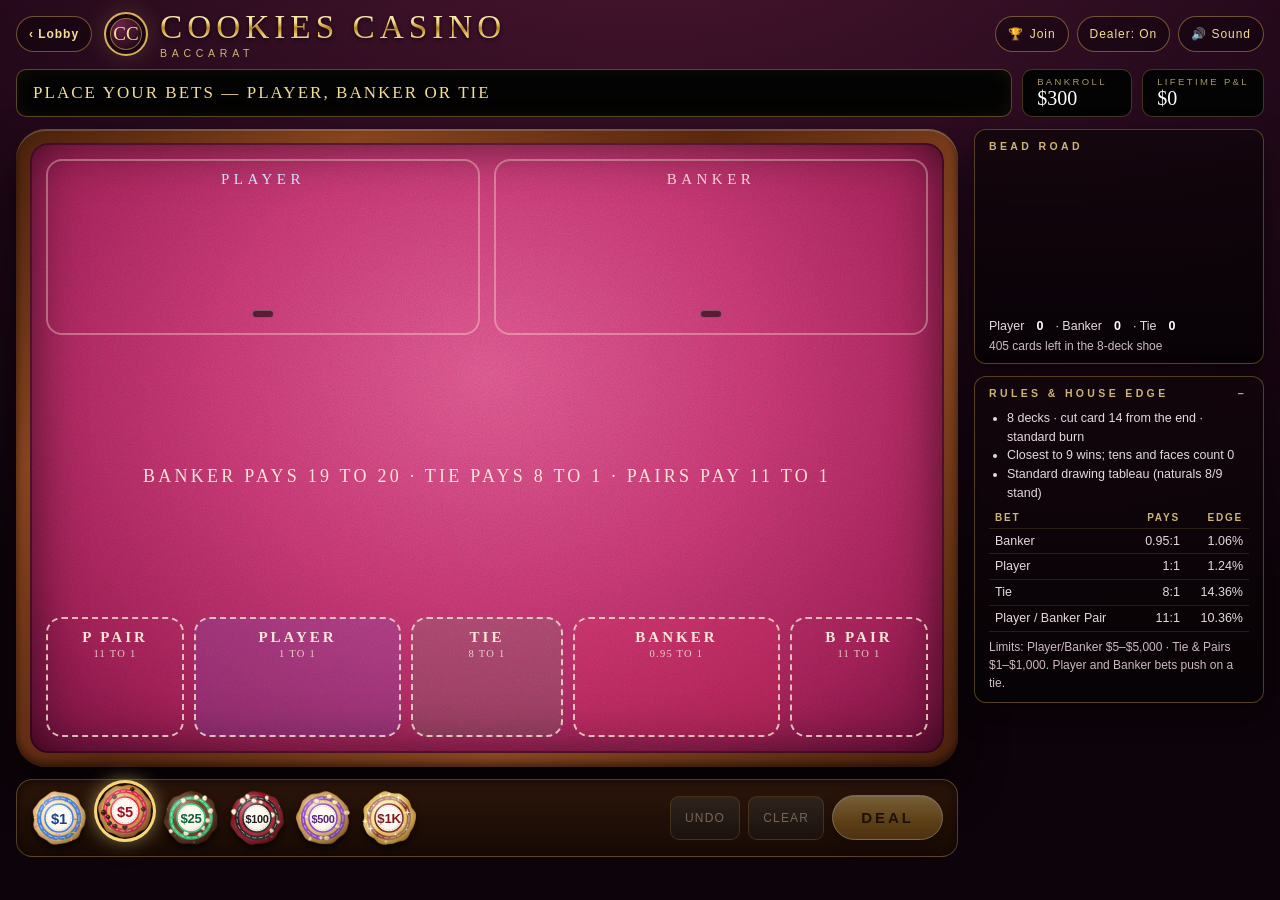
==== baccarat.html @ a3354d1d "Baccarat (8-deck punto banco, pairs, bead road); core: cents-accurate stats, Bets helper" ====
<!DOCTYPE html>
<html lang="en">
<head>
<meta charset="utf-8">
<meta name="viewport" content="width=device-width, initial-scale=1">
<title>Baccarat · Cookies Casino</title>
<link rel="icon" href="data:image/svg+xml,%3Csvg xmlns='http://www.w3.org/2000/svg' viewBox='0 0 100 100'%3E%3Ctext y='.9em' font-size='90'%3E%F0%9F%8D%AA%3C/text%3E%3C/svg%3E">
<link rel="stylesheet" href="cc-core.css?v=2">
<style>
.g-grid{display:grid;grid-template-columns:minmax(0,1fr) 290px;gap:16px;align-items:start}
@media (max-width:1050px){.g-grid{grid-template-columns:1fr}.side{display:grid;grid-template-columns:repeat(auto-fit,minmax(240px,1fr));gap:12px}.side .panel{margin:0}
  #felt{min-height:clamp(420px,calc(100vh - 470px),620px)!important;min-height:clamp(420px,calc(100dvh - 470px),620px)!important}}
.side .panel{margin-bottom:12px}
#felt{--cw:clamp(52px,6vw,76px);min-height:clamp(420px,calc(100vh - 290px),620px);min-height:clamp(420px,calc(100dvh - 290px),620px);display:flex;flex-direction:column;justify-content:space-between;gap:10px}
.hands2{display:grid;grid-template-columns:1fr 1fr;gap:14px}
.hbox{display:flex;flex-direction:column;align-items:center;gap:8px;padding:10px;border-radius:16px;border:2px solid rgba(255,240,220,.35);min-height:calc(var(--cw)*1.4 + 70px)}
.hbox h4{margin:0;font-family:Georgia,serif;font-weight:400;letter-spacing:.3em;text-transform:uppercase;font-size:15px}
.hbox.p h4{color:#cfe3ff}.hbox.b h4{color:#ffd0d6}
.hbox.won{box-shadow:0 0 0 3px #fff6c0,0 0 26px rgba(255,246,192,.7);background:rgba(255,246,192,.1)}
.hbox .cards{gap:6px}.hbox .card{margin-left:0}
.hbox .card.side3{transform:rotate(90deg);margin:0 calc(var(--cw)*.2)}
.betrow{display:grid;grid-template-columns:1fr 1.5fr 1.1fr 1.5fr 1fr;gap:10px;align-items:stretch}
.bspot{border-radius:16px;min-height:120px;display:flex;flex-direction:column;justify-content:flex-start;padding-top:10px;gap:2px}
.bspot b{font-size:15px;letter-spacing:.2em}.bspot small{font-size:10.5px;letter-spacing:.12em;opacity:.85}
.bspot.player{background:rgba(70,120,255,.14)}.bspot.banker{background:rgba(255,60,90,.14)}.bspot.tie{background:rgba(60,200,120,.14)}
.bspot .stk{top:auto;bottom:6px;height:66px}
.road{display:grid;grid-template-rows:repeat(6,22px);grid-auto-flow:column;grid-auto-columns:22px;gap:3px;overflow-x:auto;padding-bottom:4px}
.road i{width:22px;height:22px;border-radius:50%;display:grid;place-items:center;font-style:normal;font-size:11px;font-weight:700;color:#fff;position:relative}
.road i.P{background:#2f6fe0}.road i.B{background:#d8263f}.road i.T{background:#1f9d55}
.road i.pp:before,.road i.bp:after{content:"";position:absolute;width:6px;height:6px;border-radius:50%;border:1px solid #fff}
.road i.pp:before{left:-1px;bottom:-1px;background:#2f6fe0}.road i.bp:after{right:-1px;top:-1px;background:#d8263f}
.tally{display:flex;gap:12px;font-size:12.5px;margin-top:8px;color:#e6d9de}.tally b{color:#fff}
.small{font-size:12px;color:#cdb9c2;margin-top:6px}
</style>
</head>
<body>
<main class="cc-main">
  <div class="g-grid">
    <div class="left"><section class="rail"><div class="felt" id="felt">
      <div class="hands2">
        <div class="hbox p" id="pBox"><h4>Player</h4><div class="cards" id="pCards"></div><span class="tag" id="pTot" hidden></span></div>
        <div class="hbox b" id="bBox"><h4>Banker</h4><div class="cards" id="bCards"></div><span class="tag" id="bTot" hidden></span></div>
      </div>
      <div class="felt-print big">Banker pays 19 to 20 · Tie pays 8 to 1 · Pairs pay 11 to 1</div>
      <div class="betrow">
        <div class="spot bspot" data-bet="ppair"><b>P Pair</b><small>11 to 1</small><div class="stk"></div></div>
        <div class="spot bspot player" data-bet="player"><b>Player</b><small>1 to 1</small><div class="stk"></div></div>
        <div class="spot bspot tie" data-bet="tie"><b>Tie</b><small>8 to 1</small><div class="stk"></div></div>
        <div class="spot bspot banker" data-bet="banker"><b>Banker</b><small>0.95 to 1</small><div class="stk"></div></div>
        <div class="spot bspot" data-bet="bpair"><b>B Pair</b><small>11 to 1</small><div class="stk"></div></div>
      </div>
    </div></section>
    <div class="rack" id="rack"><div class="actions">
      <button class="btn" id="undoBtn">Undo</button><button class="btn" id="clearBtn">Clear</button><button class="btn gold" id="dealBtn">Deal</button>
    </div></div></div>
    <aside class="side">
      <div class="panel"><h3>Bead road</h3><div class="road" id="road"></div><div class="tally" id="tally"></div><div class="small" id="shoeTxt"></div></div>
      <details class="panel" open><summary><h3>Rules &amp; house edge</h3></summary><div class="rules"><ul>
        <li>8 decks · cut card 14 from the end · standard burn</li><li>Closest to 9 wins; tens and faces count 0</li>
        <li>Standard drawing tableau (naturals 8/9 stand)</li></ul>
        <table class="paytable"><tr><th>Bet</th><th class="r">Pays</th><th class="r">Edge</th></tr>
        <tr><td>Banker</td><td class="r">0.95:1</td><td class="r">1.06%</td></tr><tr><td>Player</td><td class="r">1:1</td><td class="r">1.24%</td></tr>
        <tr><td>Tie</td><td class="r">8:1</td><td class="r">14.36%</td></tr><tr><td>Player / Banker Pair</td><td class="r">11:1</td><td class="r">10.36%</td></tr></table>
        <div class="small">Limits: Player/Banker $5–$5,000 · Tie & Pairs $1–$1,000. Player and Banker bets push on a tie.</div></div></details>
    </aside>
  </div>
</main>
<script src="cc-core.js?v=2"></script>
<script src="bac-rules.js?v=1"></script>
<script>
(function(){
'use strict';
const {$, $$, fmt, fmtC, Bank, LB, LBUI, UI, Snd, Voice, RNG, LS, cardHTML, stackSVG, wait, Bets} = CC;
CC.boot({game:'Baccarat'});
Object.assign(Voice.lines, { P:[['Player wins.']], B:[['Banker wins.']], T:[['Tie!']], natural:[['A natural!']], pair:[['Pair!']] });
const NAMES = {player:'Player', banker:'Banker', tie:'Tie', ppair:'Player Pair', bpair:'Banker Pair'};
const shoe = new BAC.Shoe(n => RNG.int(n));
let busy = false, shown = {}, road = LS.get('bac.road', []); if (!Array.isArray(road)) road = [];
const bets = new Bets({limits: BAC.LIMITS, key:'bac.last', names: NAMES, onChange: paint});
const rack = UI.chipRack($('#rack'));
function paint(){
  $$('[data-bet]').forEach(s => { s.querySelector('.stk').innerHTML = stackSVG(bets.get(s.dataset.bet) || shown[s.dataset.bet] || 0); s.classList.toggle('locked', busy); });
  const d = $('#dealBtn'); d.disabled = busy || (!bets.total && !bets.canRebet()); d.textContent = !bets.total && bets.canRebet() ? `Rebet & Deal` : 'Deal';
  $('#undoBtn').disabled = busy || !bets.log.length; $('#clearBtn').disabled = busy || !bets.total;
}
function roadUI(){
  $('#road').innerHTML = road.slice(-72).map(r => `<i class="${r[0]}${r.includes('p') ? ' pp' : ''}${r.includes('b') ? ' bp' : ''}">${r[0]}</i>`).join('');
  const n = k => road.filter(r => r[0] === k).length;
  $('#tally').innerHTML = `Player <b>${n('P')}</b> · Banker <b>${n('B')}</b> · Tie <b>${n('T')}</b>`;
  $('#shoeTxt').textContent = `${shoe.remaining} cards left in the 8-deck shoe` + (shoe.needsShuffle() ? ' · new shoe next hand' : '');
  const r = $('#road'); r.scrollLeft = r.scrollWidth;
}
function clearCards(){ $('#pCards').innerHTML = ''; $('#bCards').innerHTML = ''; $('#pTot').hidden = $('#bTot').hidden = true; $('#pBox').classList.remove('won'); $('#bBox').classList.remove('won'); $$('[data-bet]').forEach(s => s.classList.remove('win')); if (Object.keys(shown).length){ shown = {}; paint(); } }
async function show(box, c, i){ const el = document.createElement('div'); el.innerHTML = cardHTML(c, {cls: i === 2 ? 'side3' : ''}); $(box).appendChild(el.firstChild); Snd.card(); }
async function deal(){
  if (busy) return;
  if (!bets.total) bets.rebet();
  if (!bets.total){ UI.flash('Place a bet on Player, Banker or Tie', 'warn'); return; }
  const bad = bets.invalid(); if (bad){ UI.flash(bad, 'warn'); return; }
  busy = true; clearCards(); paint();
  if (shoe.needsShuffle()){ UI.flash('New shoe — shuffling 8 decks…'); Snd.shuffle(); shoe.shuffle(); await wait(1100); UI.flash(`Burn card ${CC.RANKS[BAC.rank(shoe.burnCard)]} — burning ${shoe.burned}`); await wait(900); }
  const stake = bets.commit(); paint();
  const r = BAC.play(() => shoe.draw());
  UI.flash('No more bets');
  const seq = [['#pCards', r.player[0], 0], ['#bCards', r.banker[0], 0], ['#pCards', r.player[1], 1], ['#bCards', r.banker[1], 1]];
  for (const [b, c, i] of seq){ await show(b, c, i); await wait(380); }
  const p2 = BAC.total(r.player.slice(0, 2)), b2 = BAC.total(r.banker.slice(0, 2));
  $('#pTot').hidden = $('#bTot').hidden = false; $('#pTot').textContent = p2; $('#bTot').textContent = b2;
  if (r.natural){ Voice.line('natural'); await wait(600); }
  if (r.player[2] !== undefined){ await wait(500); await show('#pCards', r.player[2], 2); $('#pTot').textContent = r.pTot; await wait(450); }
  if (r.banker[2] !== undefined){ await wait(500); await show('#bCards', r.banker[2], 2); $('#bTot').textContent = r.bTot; await wait(450); }
  const s = BAC.settle(stake, r);
  Bank.add(s.returned); LB.record(s.wagered, s.returned);
  if (r.winner !== 'T') $(r.winner === 'P' ? '#pBox' : '#bBox').classList.add('won');
  for (const k in s.per) if (s.per[k] > 0){ shown[k] = Math.floor(s.per[k]); if (s.per[k] > stake[k]) $(`[data-bet="${k}"]`).classList.add('win'); }
  road.push(r.winner + (r.pPair ? 'p' : '') + (r.bPair ? 'b' : '')); road = road.slice(-200); LS.set('bac.road', road); roadUI();
  const net = Math.round((s.returned - s.wagered) * 100) / 100, who = {P:'Player', B:'Banker', T:'Tie'}[r.winner];
  const head = r.winner === 'T' ? `Tie ${r.pTot}–${r.bTot}` : `${who} wins ${Math.max(r.pTot, r.bTot)} over ${Math.min(r.pTot, r.bTot)}`;
  Voice.line(r.winner);
  if (net > 0){ UI.flash(`${head} — you win ${fmtC(net)}`, 'win'); Snd.chips(4); Snd.win(net >= s.wagered * 5); }
  else if (net === 0){ UI.flash(`${head} — push`); }
  else { UI.flash(`${head} — ${s.returned > 0 ? 'you get back ' + fmtC(s.returned) : 'the house wins'}`); Snd.lose(); }
  busy = false; paint();
  if (Bank.value < 1){ await wait(1500); Bank.refill(); paint(); }
}
$$('[data-bet]').forEach(s => s.addEventListener('click', () => { if (busy) return; clearCards(); bets.add(s.dataset.bet, rack.value); }));
$('#undoBtn').onclick = () => bets.undo(); $('#clearBtn').onclick = () => bets.clear(); $('#dealBtn').onclick = deal;
document.addEventListener('keydown', e => { if (LBUI.isOpen || e.metaKey || e.ctrlKey || /input/i.test(e.target.tagName)) return;
  if (e.key === ' ' || e.key === 'Enter'){ e.preventDefault(); deal(); } else if (e.key === 'Backspace'){ e.preventDefault(); bets.undo(); } });
paint(); roadUI(); UI.flash('Place your bets — Player, Banker or Tie');
window.__bac = { bets, shoe, deal, get busy(){ return busy; } };
})();
</script>
</body>
</html>
---- cc-core.css ----
/* Cookies Casino — shared theme for the lobby and the card/dice/slot game pages */
:root{--gold:#d8b25a;--gold2:#f3dc95;--ink:#efe6cf;--pink:#ff86bb;--up:#5fe08f;--down:#ff7186}
*{box-sizing:border-box}
html,body{margin:0;min-height:100%}
body{color:var(--ink);font-family:"Segoe UI",Roboto,Helvetica,Arial,sans-serif;
  background:radial-gradient(1400px 800px at 50% -15%,#4f1833 0%,#24091b 50%,#0d030a 100%) fixed;
  -webkit-font-smoothing:antialiased;-webkit-tap-highlight-color:transparent;-webkit-text-size-adjust:100%}
button{font-family:inherit}
a{color:var(--gold2)}
.cc-hd{display:flex;align-items:center;gap:12px;padding:10px 16px 4px;flex-wrap:wrap;max-width:1400px;margin:0 auto}
.cc-brand{display:flex;align-items:center;gap:12px;text-decoration:none;min-width:0}
.cc-logo{width:44px;height:44px;border-radius:50%;display:grid;place-items:center;flex:none;font-family:Didot,"Bodoni 72","Bodoni MT","Playfair Display",Georgia,serif;font-size:19px;color:var(--gold2);
  border:2px solid var(--gold);background:radial-gradient(circle at 35% 30%,#6a2347,#1a0611 75%);box-shadow:inset 0 0 0 4px #1a0611,inset 0 0 0 5px rgba(216,178,90,.55),0 0 24px rgba(216,178,90,.2)}
.cc-title{display:flex;flex-direction:column;min-width:0}
.cc-title h1{margin:0;font-family:Didot,"Bodoni 72","Bodoni MT","Playfair Display",Georgia,serif;font-weight:400;font-size:clamp(20px,2.6vw,34px);letter-spacing:.15em;line-height:1.05;text-transform:uppercase;white-space:nowrap;
  background:linear-gradient(180deg,#fff7da 0%,#f2d684 36%,#b5832c 52%,#e8c46c 70%,#fff1c2 100%);-webkit-background-clip:text;background-clip:text;color:transparent;filter:drop-shadow(0 2px 2px rgba(0,0,0,.7))}
.cc-title .sub{font-size:10.5px;letter-spacing:.45em;color:#cdb47a;text-transform:uppercase;margin-top:2px}
.cc-tools{margin-left:auto;display:flex;gap:8px;flex-wrap:wrap;align-items:center;justify-content:flex-end}
.icon-btn{background:rgba(0,0,0,.35);color:var(--gold2);border:1px solid rgba(216,178,90,.45);border-radius:20px;padding:8px 12px;font-size:12px;letter-spacing:.08em;cursor:pointer;display:inline-flex;align-items:center;gap:6px;text-decoration:none;min-height:36px}
.icon-btn:hover{background:rgba(216,178,90,.12)}
.icon-btn.off{opacity:.6}
.cc-lobby{font-weight:600}
.cc-bar{display:flex;gap:10px;flex-wrap:wrap;align-items:stretch;max-width:1400px;margin:6px auto 0;padding:0 16px}
.status{flex:1 1 320px;background:#030303;border:1px solid rgba(216,178,90,.4);border-radius:10px;padding:10px 16px;display:flex;align-items:center;
  font-family:Georgia,"Times New Roman",serif;letter-spacing:.12em;text-transform:uppercase;font-size:clamp(13px,1.35vw,17px);color:var(--gold2);box-shadow:inset 0 0 18px rgba(216,178,90,.08);min-height:48px}
.status.warn{color:#ffb4a0}.status.win{color:#ffc4df;text-shadow:0 0 12px rgba(255,110,175,.55)}
.meter{background:#030303;border:1px solid rgba(216,178,90,.3);border-radius:10px;padding:6px 14px;min-width:110px}
.meter .l{font-size:9.5px;letter-spacing:.25em;color:#a99766;text-transform:uppercase}
.meter .v{font-family:Georgia,serif;font-size:20px;color:#fff;font-variant-numeric:tabular-nums;white-space:nowrap}
.up{color:var(--up)!important}.down{color:var(--down)!important}
.cc-main{max-width:1400px;margin:0 auto;padding:12px 16px 20px}
.rail{padding:14px;border-radius:30px;background:linear-gradient(135deg,#4a210c 0%,#86441f 22%,#5a2810 45%,#8a4822 70%,#4a210c 100%);
  box-shadow:0 22px 44px rgba(0,0,0,.65),inset 0 2px 0 rgba(255,255,255,.18),inset 0 -4px 8px rgba(0,0,0,.55)}
.felt{position:relative;border-radius:18px;padding:16px;overflow:hidden;
  background:url("data:image/svg+xml;utf8,<svg xmlns='http://www.w3.org/2000/svg' width='180' height='180'><filter id='n'><feTurbulence type='fractalNoise' baseFrequency='.9' numOctaves='3' stitchTiles='stitch'/><feColorMatrix values='0 0 0 0 0  0 0 0 0 0  0 0 0 0 0  0 0 0 .5 0'/></filter><rect width='100%' height='100%' filter='url(%23n)' opacity='.35'/></svg>"),
   radial-gradient(ellipse at 50% 38%,#f0649f 0%,#d83f80 42%,#b0245f 78%,#7f1244 100%);
  box-shadow:inset 0 0 50px rgba(0,0,0,.6),inset 0 0 0 2px rgba(0,0,0,.35);user-select:none;-webkit-user-select:none;-webkit-touch-callout:none;touch-action:manipulation}
.felt-print{font-family:Georgia,serif;letter-spacing:.18em;text-transform:uppercase;color:rgba(255,240,220,.78);text-align:center;font-size:12px}
.felt-print.big{font-size:clamp(13px,1.6vw,18px);color:rgba(255,246,225,.9)}
.panel{background:linear-gradient(180deg,rgba(18,6,12,.88),rgba(6,2,5,.92));border:1px solid rgba(216,178,90,.35);border-radius:12px;padding:10px 14px;box-shadow:0 10px 26px rgba(0,0,0,.5)}
.panel h3{margin:0 0 8px;font-size:10.5px;letter-spacing:.32em;color:#cdb47a;font-weight:600;text-transform:uppercase}
details.panel>summary{list-style:none;cursor:pointer}details.panel>summary::-webkit-details-marker{display:none}
details.panel>summary h3{display:flex;justify-content:space-between;margin:0}details.panel>summary h3:after{content:'＋'}details.panel[open]>summary h3:after{content:'－'}details.panel[open]>summary h3{margin-bottom:8px}
.paytable{width:100%;border-collapse:collapse;font-size:12.5px}
.paytable td,.paytable th{padding:3px 6px;border-bottom:1px solid rgba(216,178,90,.15);text-align:left}
.paytable th{color:#cdb47a;font-size:10px;letter-spacing:.18em;text-transform:uppercase;font-weight:600}
.paytable td.r,.paytable th.r{text-align:right;font-variant-numeric:tabular-nums}
.paytable tr.hit td{background:rgba(255,134,187,.28);color:#fff}
.rules{font-size:12.5px;line-height:1.5;color:#e6d9de}.rules ul{margin:4px 0;padding-left:18px}
.rack{display:flex;flex-wrap:wrap;align-items:center;gap:10px 14px;margin-top:12px;padding:10px 14px;border-radius:16px;user-select:none;-webkit-user-select:none;-webkit-touch-callout:none;
  background:linear-gradient(180deg,#2b150a,#170a04);border:1px solid rgba(216,178,90,.3);box-shadow:inset 0 2px 10px rgba(0,0,0,.6)}
.chips{display:flex;gap:10px;flex-wrap:wrap}
.chipbtn{width:56px;height:56px;padding:0;border:0;background:none;cursor:pointer;border-radius:50%;transition:transform .15s,box-shadow .15s;filter:drop-shadow(0 4px 3px rgba(0,0,0,.6))}
.chipbtn svg{width:100%;height:100%;display:block}
.chipbtn:hover{transform:translateY(-3px)}
.chipbtn.sel{transform:translateY(-7px);box-shadow:0 0 0 3px #f5d77a,0 0 20px rgba(245,215,122,.75)}
.actions{display:flex;gap:8px;flex-wrap:wrap;margin-left:auto;align-items:center}
.btn{background:linear-gradient(#3b3b3b,#1b1b1b);color:var(--ink);border:1px solid rgba(216,178,90,.45);border-radius:9px;padding:11px 14px;font-size:12px;min-height:44px;letter-spacing:.1em;text-transform:uppercase;cursor:pointer;touch-action:manipulation}
.btn:hover:not(:disabled){border-color:var(--gold2);color:#fff}
.btn:disabled{opacity:.4;cursor:not-allowed}
.btn.on{background:linear-gradient(#ff86bb,#c2185b);color:#fff;border-color:#ffd1e6;box-shadow:0 0 14px rgba(255,105,170,.6)}
.btn.pink{background:linear-gradient(#ff86bb,#c2185b);color:#fff;border-color:#ffd1e6}
.btn.gold,.btn.spin{background:linear-gradient(#f3d27a,#b8862f 60%,#9a6a20);color:#1b1206;font-weight:800;font-size:15px;letter-spacing:.2em;padding:13px 28px;border-radius:30px;border-color:#fff1c2;
  box-shadow:0 6px 16px rgba(0,0,0,.5),inset 0 1px 0 rgba(255,255,255,.6)}
.btn.gold:hover:not(:disabled){filter:brightness(1.08)}
.hint{margin-top:8px;font-size:11.5px;color:#9f9578;letter-spacing:.04em;text-align:center}
/* bet circles */
.spot{position:relative;display:grid;place-items:center;border-radius:50%;border:2px dashed rgba(255,240,220,.75);color:rgba(255,246,225,.92);cursor:pointer;
  font-family:Georgia,serif;letter-spacing:.12em;text-transform:uppercase;font-size:11px;text-align:center;transition:box-shadow .15s,background .15s;touch-action:manipulation}
.spot:hover{background:rgba(255,255,255,.08)}
.spot.win{box-shadow:0 0 0 3px #fff6c0,0 0 26px rgba(255,246,192,.85);animation:spotpulse .7s ease-in-out infinite alternate}
@keyframes spotpulse{from{background:rgba(255,246,192,.06)}to{background:rgba(255,246,192,.3)}}
.spot.locked{cursor:default}
.spot .stk{position:absolute;inset:0;display:grid;place-items:center;pointer-events:none}
.stk svg{width:58px;height:70px;overflow:visible;filter:drop-shadow(0 3px 2px rgba(0,0,0,.5))}
/* cards */
.cards{display:flex;justify-content:center;min-height:calc(var(--cw,74px)*1.4);gap:0}
.card{width:var(--cw,74px);height:calc(var(--cw,74px)*1.4);border-radius:calc(var(--cw,74px)*.09);position:relative;flex:none;margin-left:calc(var(--cw,74px)*-.42);
  background:linear-gradient(160deg,#fffdf8,#f3ece0);box-shadow:0 4px 10px rgba(0,0,0,.45),inset 0 0 0 1px rgba(0,0,0,.18);color:#1d1d1d;font-family:Georgia,"Times New Roman",serif;
  animation:deal .32s cubic-bezier(.2,.8,.3,1) both}
.card:first-child{margin-left:0}
.cards.spread .card{margin-left:calc(var(--cw,74px)*.12)}.cards.spread .card:first-child{margin-left:0}
.card.red{color:#c8143c}
.card .ix{position:absolute;left:7%;top:5%;display:flex;flex-direction:column;align-items:center;line-height:.95;font-weight:700;font-size:calc(var(--cw,74px)*.26)}
.card .ix i{font-style:normal;font-size:.8em}
.card .ix.b{left:auto;top:auto;right:7%;bottom:5%;transform:rotate(180deg)}
.card .pip{position:absolute;inset:0;display:grid;place-items:center;font-size:calc(var(--cw,74px)*.62)}
.card .pip.face{font-size:calc(var(--cw,74px)*.46);font-weight:700}
.card.back{background:repeating-linear-gradient(45deg,#c2185b 0 6px,#d63b7d 6px 12px);box-shadow:0 4px 10px rgba(0,0,0,.45),inset 0 0 0 3px #fff3f8,inset 0 0 0 5px var(--gold)}
.card.back:after{content:"🍪";position:absolute;inset:0;display:grid;place-items:center;font-size:calc(var(--cw,74px)*.42);filter:drop-shadow(0 2px 2px rgba(0,0,0,.4))}
.card.held{transform:translateY(-10px);box-shadow:0 0 0 3px #f5d77a,0 10px 20px rgba(0,0,0,.5)}
.card.dim{filter:brightness(.6)}
.card.flip{animation:flip .35s ease both}
@keyframes deal{from{transform:translate(40px,-60px) rotate(-8deg);opacity:0}to{transform:none;opacity:1}}
@keyframes flip{0%{transform:rotateY(90deg)}100%{transform:none}}
.tag{display:inline-block;padding:3px 10px;border-radius:12px;background:rgba(0,0,0,.55);color:#fff;font-size:13px;font-weight:600;letter-spacing:.04em;border:1px solid rgba(255,255,255,.25);font-variant-numeric:tabular-nums}
.tag.win{background:linear-gradient(#ff86bb,#c2185b);border-color:#ffd1e6}.tag.lose{background:rgba(0,0,0,.7);color:#d9c3cc}.tag.push{background:#5b4a2a;color:#fff3cf}
/* modal + leaderboard (same look as roulette) */
.modal{position:fixed;inset:0;z-index:100;display:flex;align-items:center;justify-content:center;padding:16px;background:rgba(10,2,7,.66);-webkit-backdrop-filter:blur(3px);backdrop-filter:blur(3px);opacity:0;transition:opacity .2s}
.modal.show{opacity:1}.modal[hidden]{display:none}
.sheet{position:relative;width:min(640px,95vw);max-height:min(88vh,860px);max-height:min(88dvh,860px);display:flex;flex-direction:column;border-radius:20px;overflow:hidden;
  background:linear-gradient(180deg,#2a0b1c,#12040c);border:1.5px solid var(--gold);box-shadow:0 24px 60px rgba(0,0,0,.7),0 0 0 6px rgba(216,178,90,.12);transform:translateY(10px);transition:transform .2s}
.modal.show .sheet{transform:none}
.sheet-hd{padding:16px 20px 12px;background:radial-gradient(ellipse at 50% 0%,#e0508f,#a8245e 60%,#6e1240);border-bottom:1px solid rgba(243,220,149,.5);text-align:center}
.sheet-hd h2{margin:0;font-family:Didot,"Bodoni 72","Playfair Display",Georgia,serif;font-weight:400;letter-spacing:.16em;text-transform:uppercase;font-size:24px;color:#fff6dc;text-shadow:0 2px 4px rgba(0,0,0,.5)}
.sheet-hd p{margin:4px 0 0;font-size:11px;letter-spacing:.25em;text-transform:uppercase;color:#ffe3ef}
.sheet .x{position:absolute;right:10px;top:10px;width:36px;height:36px;border-radius:50%;border:1px solid rgba(255,240,220,.6);background:rgba(0,0,0,.25);color:#fff;font-size:20px;line-height:1;cursor:pointer}
.sheet-bd{padding:14px 18px 6px;overflow:auto;-webkit-overflow-scrolling:touch;flex:1;min-height:0}
.sheet-ft{padding:10px 18px 14px;font-size:11.5px;color:#b9a3ae;text-align:center;border-top:1px solid rgba(216,178,90,.18)}
#lbForm{margin-bottom:14px;padding:12px 14px;border:1px solid rgba(216,178,90,.35);border-radius:12px;background:rgba(0,0,0,.25)}
#lbFormTitle{font-size:13px;color:var(--gold2);margin-bottom:8px;letter-spacing:.04em}
#lbNick{width:100%;font:inherit;font-size:17px;padding:11px 13px;border-radius:10px;border:1.5px solid rgba(216,178,90,.55);background:#fff8f0;color:#3a0c22;outline:none}
#lbNick:focus{border-color:#ff86bb;box-shadow:0 0 0 3px rgba(255,134,187,.35)}
#lbErr{min-height:18px;margin-top:6px;font-size:12.5px;color:#ffb4c8}
.lb-form-actions{display:flex;justify-content:flex-end;gap:8px;margin-top:4px}
#lbMe{display:flex;align-items:center;justify-content:space-between;gap:10px;margin-bottom:12px;padding:10px 14px;border-radius:12px;background:rgba(214,59,125,.18);border:1px solid rgba(255,134,187,.45);font-size:13.5px}
#lbMe[hidden],#lbForm[hidden]{display:none}
#lbMe b{color:#fff}
.lb-list{display:flex;flex-direction:column;gap:4px}
.lb-row{display:grid;grid-template-columns:42px minmax(0,1fr) 96px 92px 54px;align-items:center;gap:8px;padding:9px 12px;border-radius:10px;background:rgba(255,255,255,.04);font-size:15px}
.lb-row .rk{font-family:Georgia,serif;color:#cdb47a;font-size:14px}.lb-row.top1 .rk,.lb-row.top2 .rk,.lb-row.top3 .rk{font-size:20px}
.lb-row .nm{overflow:hidden;text-overflow:ellipsis;white-space:nowrap;color:#fff}
.lb-row .pl,.lb-row .pk,.lb-row .sp{text-align:right;font-variant-numeric:tabular-nums}
.lb-row .pl{font-family:Georgia,serif;font-size:16px;color:#e9dde2}.lb-row .pk{font-family:Georgia,serif;color:var(--gold2);font-size:15px}.lb-row .sp{font-size:12.5px;color:#cdb9c2}
.lb-row.me{background:linear-gradient(90deg,rgba(255,105,170,.42),rgba(214,59,125,.18));box-shadow:inset 0 0 0 1.5px #ff86bb}
.lb-row.me .nm:after{content:"  (you)";color:#ffd1e6;font-size:12px}
.lb-head{background:none;padding:0 12px 2px;font-size:10px;letter-spacing:.14em;text-transform:uppercase;color:#cdb47a}
.lb-head span{text-align:right}.lb-head span:nth-child(-n+2){text-align:left}.lb-head .on{color:#fff}
.lb-gap{text-align:center;color:#a98;letter-spacing:.3em}
.lb-empty{text-align:center;color:#d9c3cc;padding:22px 6px}
.lb-tabs{display:flex;gap:6px;margin:0 0 10px;padding:4px;border-radius:12px;background:rgba(0,0,0,.3);border:1px solid rgba(216,178,90,.3)}
.lb-tabs button{flex:1;min-height:38px;border:0;border-radius:9px;background:none;color:#e8cfd9;font:inherit;font-size:13px;letter-spacing:.06em;cursor:pointer}
.lb-tabs button.on{background:linear-gradient(180deg,#e0508f,#a8245e);color:#fff;box-shadow:inset 0 0 0 1px rgba(243,220,149,.6)}
@media (max-width:560px){.lb-row{grid-template-columns:34px minmax(0,1fr) 82px 74px;font-size:14px}.lb-row .sp{display:none}}
@media (max-width:700px){.cc-tools{margin-left:0;width:100%;justify-content:flex-start}.meter{min-width:96px;padding:5px 10px}.meter .v{font-size:17px}}
@media (prefers-reduced-motion:reduce){.card{animation:none}}
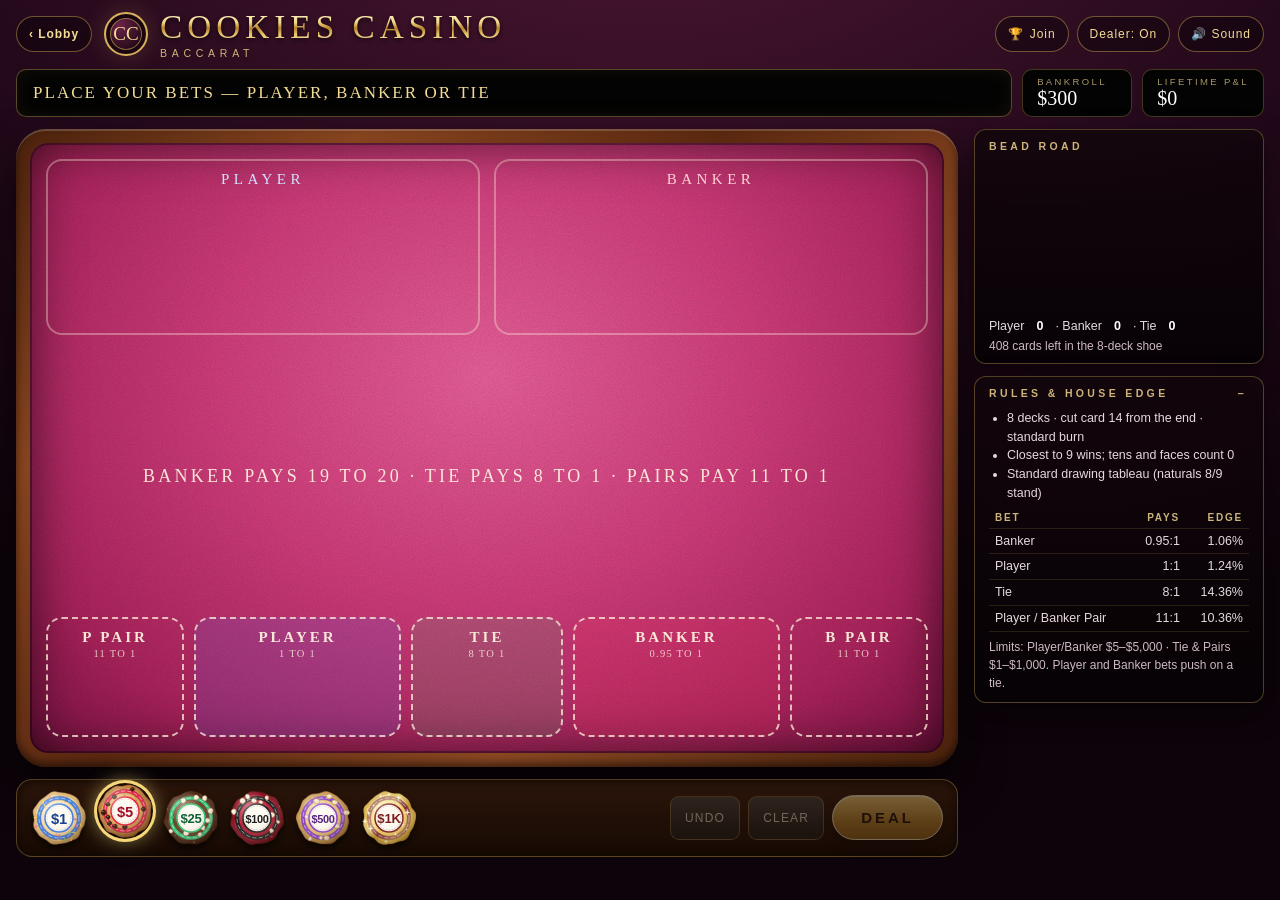
==== commit 991aa0b1: "Three Card Poker; fix hidden tags in core CSS" ====
--- a/baccarat.html
+++ b/baccarat.html
@@ -5,7 +5,7 @@
 <meta name="viewport" content="width=device-width, initial-scale=1">
 <title>Baccarat · Cookies Casino</title>
 <link rel="icon" href="data:image/svg+xml,%3Csvg xmlns='http://www.w3.org/2000/svg' viewBox='0 0 100 100'%3E%3Ctext y='.9em' font-size='90'%3E%F0%9F%8D%AA%3C/text%3E%3C/svg%3E">
-<link rel="stylesheet" href="cc-core.css?v=2">
+<link rel="stylesheet" href="cc-core.css?v=3">
 <style>
 .g-grid{display:grid;grid-template-columns:minmax(0,1fr) 290px;gap:16px;align-items:start}
 @media (max-width:1050px){.g-grid{grid-template-columns:1fr}.side{display:grid;grid-template-columns:repeat(auto-fit,minmax(240px,1fr));gap:12px}.side .panel{margin:0}
@@ -65,7 +65,7 @@
     </aside>
   </div>
 </main>
-<script src="cc-core.js?v=2"></script>
+<script src="cc-core.js?v=3"></script>
 <script src="bac-rules.js?v=1"></script>
 <script>
 (function(){
--- a/cc-core.css
+++ b/cc-core.css
@@ -1,6 +1,7 @@
 /* Cookies Casino — shared theme for the lobby and the card/dice/slot game pages */
 :root{--gold:#d8b25a;--gold2:#f3dc95;--ink:#efe6cf;--pink:#ff86bb;--up:#5fe08f;--down:#ff7186}
 *{box-sizing:border-box}
+[hidden]{display:none!important}
 html,body{margin:0;min-height:100%}
 body{color:var(--ink);font-family:"Segoe UI",Roboto,Helvetica,Arial,sans-serif;
   background:radial-gradient(1400px 800px at 50% -15%,#4f1833 0%,#24091b 50%,#0d030a 100%) fixed;
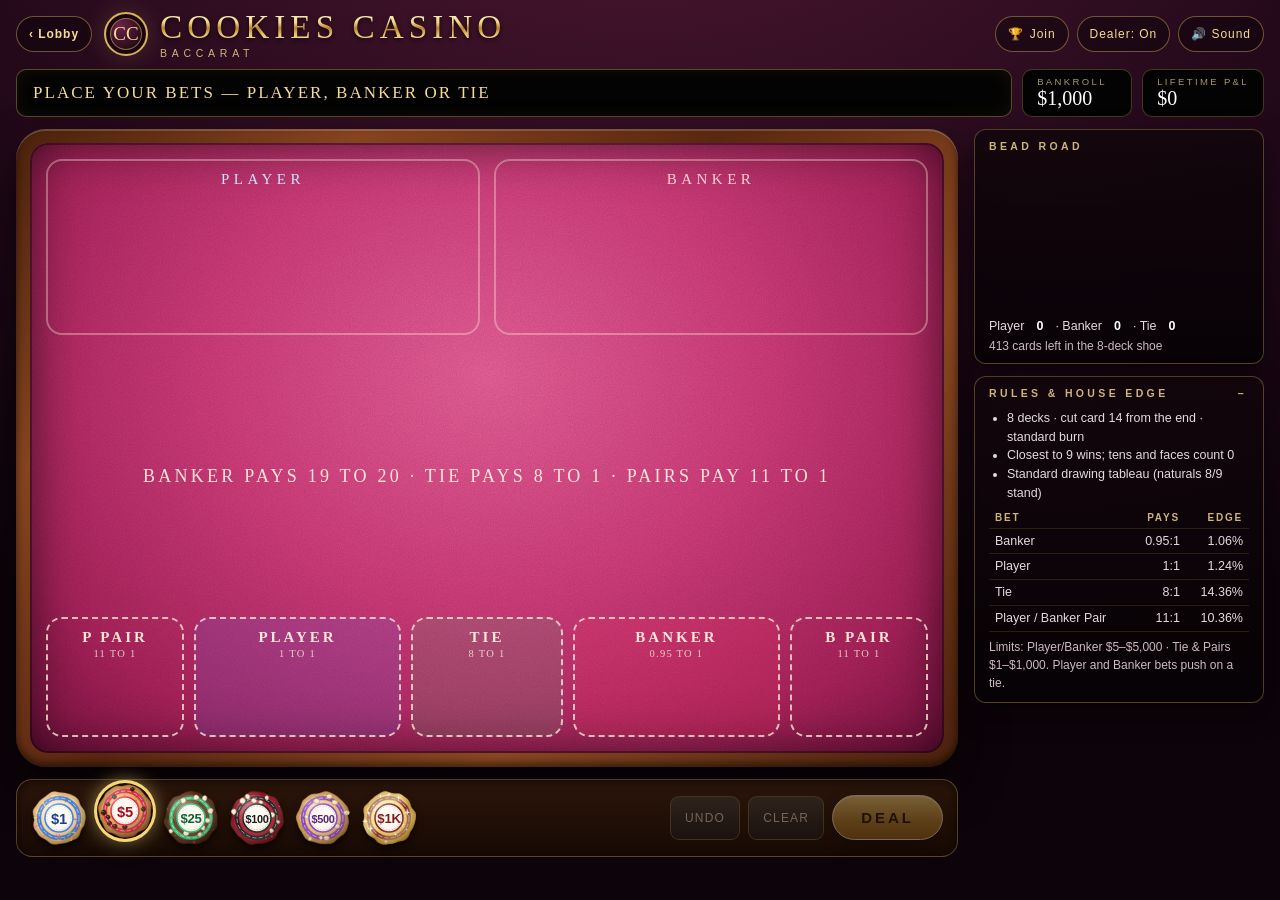
==== commit 891e93d0: "Starting/buy-in/refill bankroll $300 -> $1,000; clamp submitted peak to server cap; bump cc-core.js?" ====
--- a/baccarat.html
+++ b/baccarat.html
@@ -65,7 +65,7 @@
     </aside>
   </div>
 </main>
-<script src="cc-core.js?v=3"></script>
+<script src="cc-core.js?v=4"></script>
 <script src="bac-rules.js?v=1"></script>
 <script>
 (function(){
